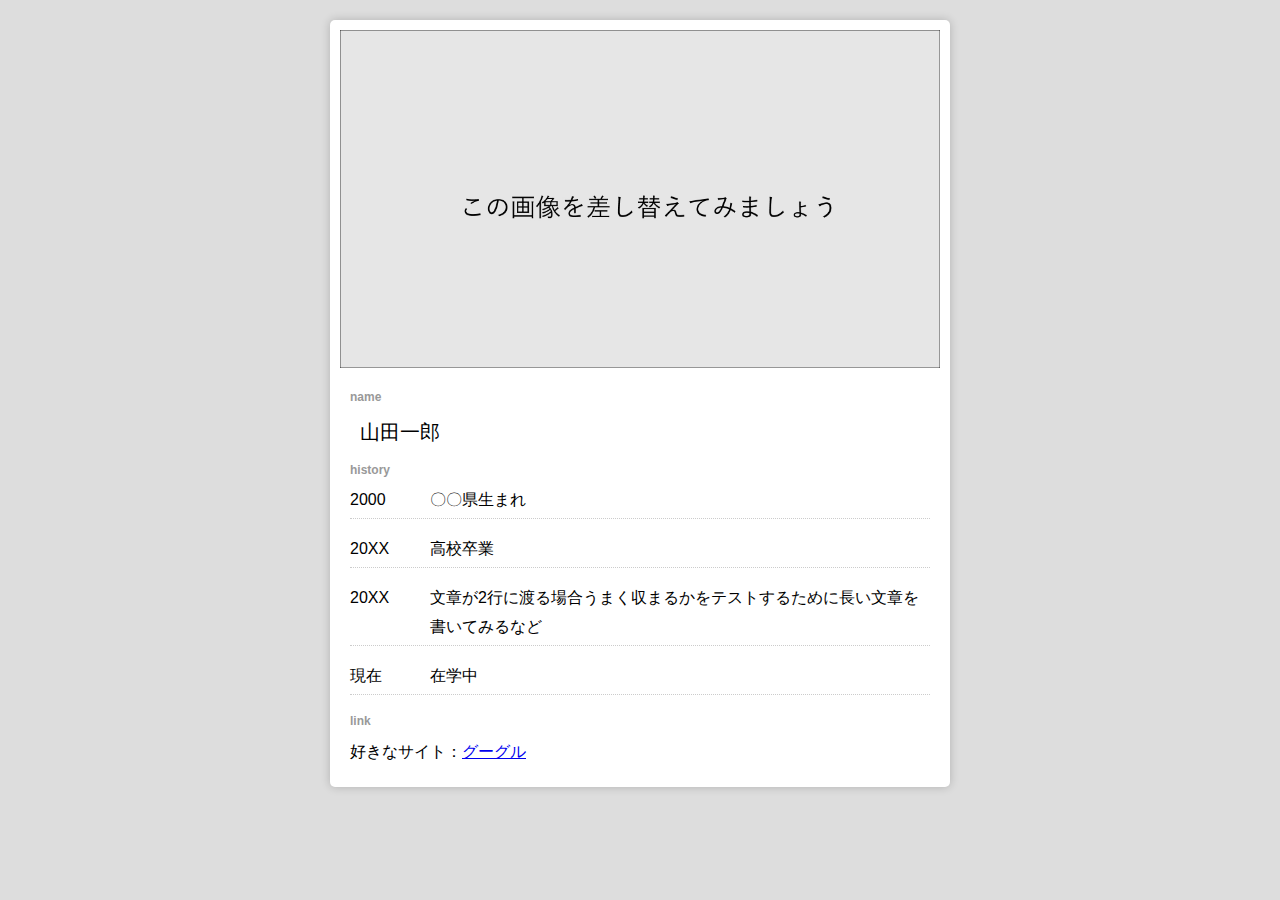
==== index.html @ 7d3fc8b4 "Initial commit" ====
<!DOCTYPE html>
<html lang="ja">
  <head>
    <meta charset="utf-8">
    <meta name="viewport" content="width=device-width, initial-scale=1.0">
    <meta http-equiv="X-UA-Compatible" content="ie=edge">
    <title>sample CV</title>
    <link rel="stylesheet" href="./style.css">
  </head>

  <body>
    <div class="wrapper">

      <!-- 画像 -->
      <div id="card">
        <img src="./images/card.jpg" alt="カード">
      </div>

      <!-- 個人情報なので注意 -->
      <div class="profile">
        <h2 class="title">name</h2>
        <h1 class="name">山田一郎</h1>

        <h2 class="title">history</h2>
        <ul class="history_list">
          <li><div class="year">2000</div><div class="txt">〇〇県生まれ</div></li>
          <li><div class="year">20XX</div><div class="txt">高校卒業</div></li>
          <li><div class="year">20XX</div><div class="txt">文章が2行に渡る場合うまく収まるかをテストするために長い文章を書いてみるなど</div></li>
          <li><div class="year">現在</div><div>在学中</div></li>
        </ul>

        <h2 class="title">link</h2>
        <div>
          好きなサイト：<a href="https://google.com" target="_blank">グーグル</a>
        </div>

      </div>



    </div>
  </body>

</html>
---- style.css ----
body{
  font-family: "Helvetica Neue",Arial,"Hiragino Kaku Gothic ProN","Hiragino Sans",Meiryo,sans-serif;
  margin: 0;
  padding: 20px;
  background-color: #ddd;
  line-height: 1.8;
}

*{
  margin: 0;
  padding: 0;
  list-style: none;
}


img{
  max-width: 100%;
  height: auto;
}

.wrapper{
  max-width: 600px;
  margin: 0 auto;
  background-color: #fff;
  padding: 10px;
  border-radius: 5px;
  box-shadow: 0 0 10px 0px rgba(0,0,0,0.2);
}

#namecard{
  text-align: center;
}


/* 名前 */
h1.name{
  font-weight: normal;
  font-size: 20px;
  padding-left: 10px;
  margin-bottom: 10px;
}

/* 経歴部分 */
h2.title{
  font-size: 12px;
  color: #999;
  margin-bottom: 5px;
}

.profile{
  padding: 10px;
}

ul.history_list li{
  list-style: none;
  display: flex;
  border-bottom: 1px dotted #ccc;/* 下線の点線 */
  margin-bottom: 1em;
  padding-bottom: 0.2em;
}

ul.history_list li div.txt{
  flex: 1;
}

div.year{
  width: 5em;
}
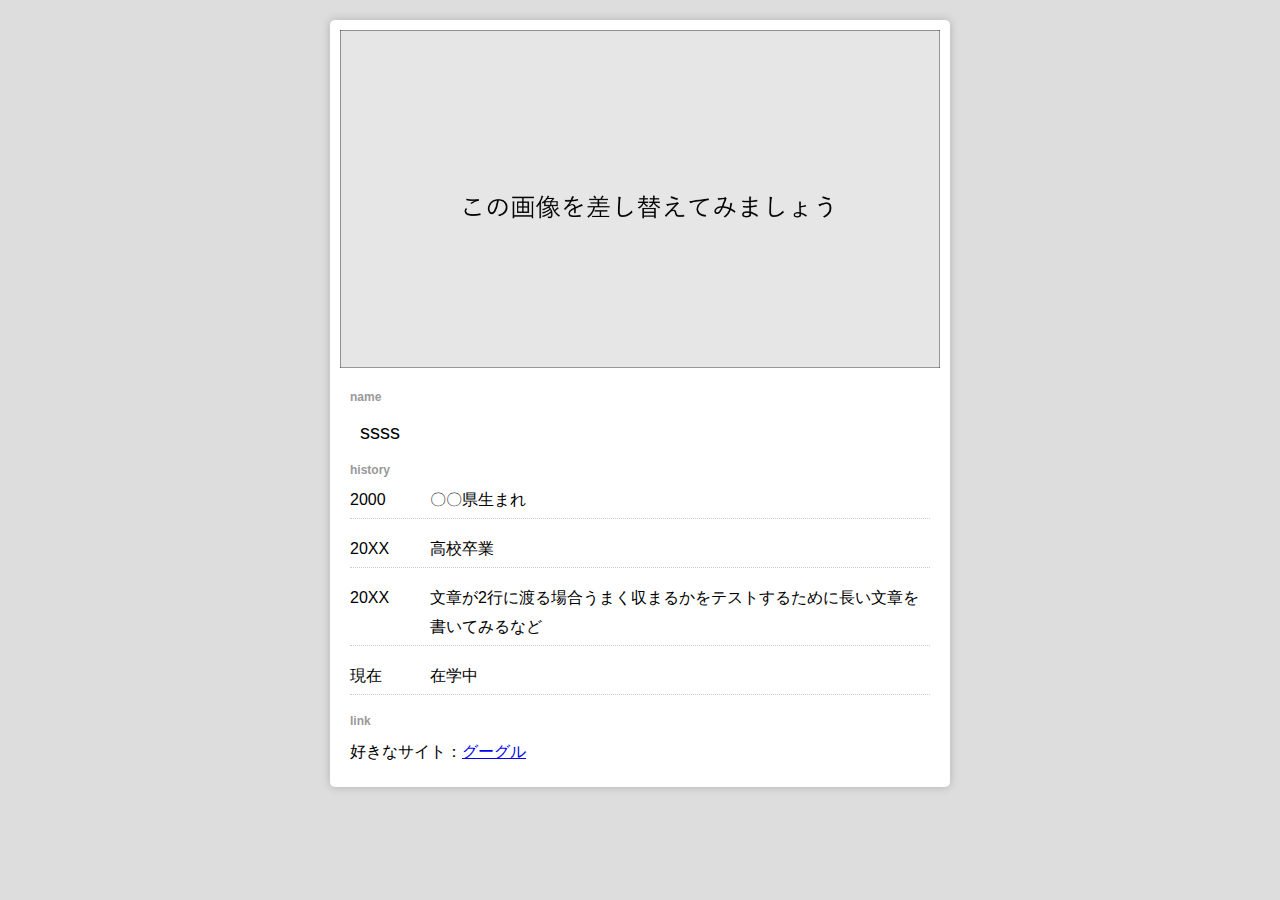
==== commit cc8a0259: "Update index.html" ====
--- a/index.html
+++ b/index.html
@@ -19,7 +19,7 @@
       <!-- 個人情報なので注意 -->
       <div class="profile">
         <h2 class="title">name</h2>
-        <h1 class="name">山田一郎</h1>
+        <h1 class="name">ssss</h1>
 
         <h2 class="title">history</h2>
         <ul class="history_list">
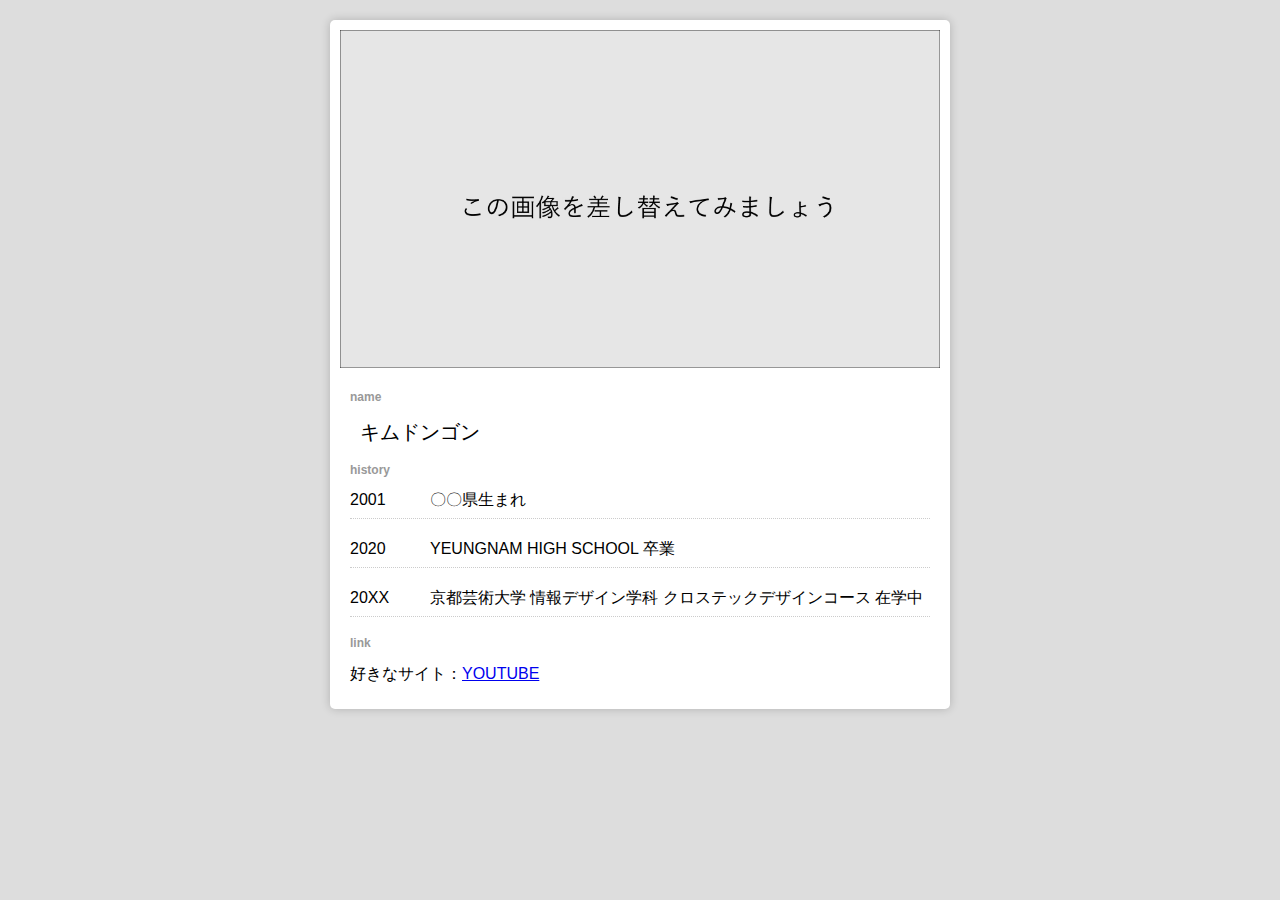
==== commit 9d1abb72: "Update index.html" ====
--- a/index.html
+++ b/index.html
@@ -19,19 +19,18 @@
       <!-- 個人情報なので注意 -->
       <div class="profile">
         <h2 class="title">name</h2>
-        <h1 class="name">ssss</h1>
+        <h1 class="name">キムドンゴン</h1>
 
         <h2 class="title">history</h2>
         <ul class="history_list">
-          <li><div class="year">2000</div><div class="txt">〇〇県生まれ</div></li>
-          <li><div class="year">20XX</div><div class="txt">高校卒業</div></li>
-          <li><div class="year">20XX</div><div class="txt">文章が2行に渡る場合うまく収まるかをテストするために長い文章を書いてみるなど</div></li>
-          <li><div class="year">現在</div><div>在学中</div></li>
+          <li><div class="year">2001</div><div class="txt">〇〇県生まれ</div></li>
+          <li><div class="year">2020</div><div class="txt">YEUNGNAM HIGH SCHOOL 卒業</div></li>
+          <li><div class="year">20XX</div><div class="txt">京都芸術大学 情報デザイン学科 クロステックデザインコース 在学中</div></li>
         </ul>
 
         <h2 class="title">link</h2>
         <div>
-          好きなサイト：<a href="https://google.com" target="_blank">グーグル</a>
+          好きなサイト：<a href="youtube.com" target="_blank">YOUTUBE</a>
         </div>
 
       </div>
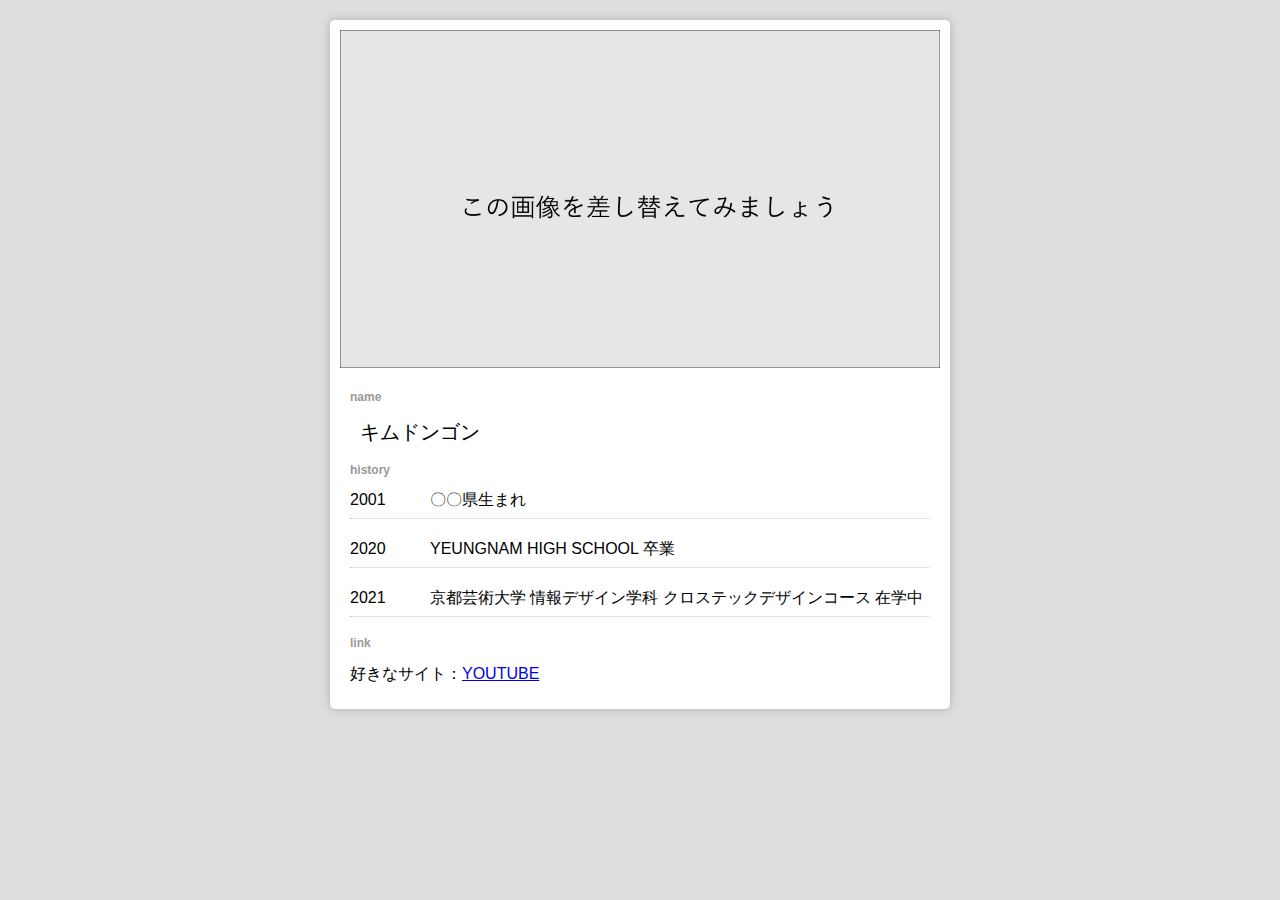
==== commit cad41e64: "Update index.html" ====
--- a/index.html
+++ b/index.html
@@ -25,12 +25,12 @@
         <ul class="history_list">
           <li><div class="year">2001</div><div class="txt">〇〇県生まれ</div></li>
           <li><div class="year">2020</div><div class="txt">YEUNGNAM HIGH SCHOOL 卒業</div></li>
-          <li><div class="year">20XX</div><div class="txt">京都芸術大学 情報デザイン学科 クロステックデザインコース 在学中</div></li>
+          <li><div class="year">2021</div><div class="txt">京都芸術大学 情報デザイン学科 クロステックデザインコース 在学中</div></li>
         </ul>
 
         <h2 class="title">link</h2>
         <div>
-          好きなサイト：<a href="youtube.com" target="_blank">YOUTUBE</a>
+          好きなサイト：<a href="www.youtube.com" target="_blank">YOUTUBE</a>
         </div>
 
       </div>
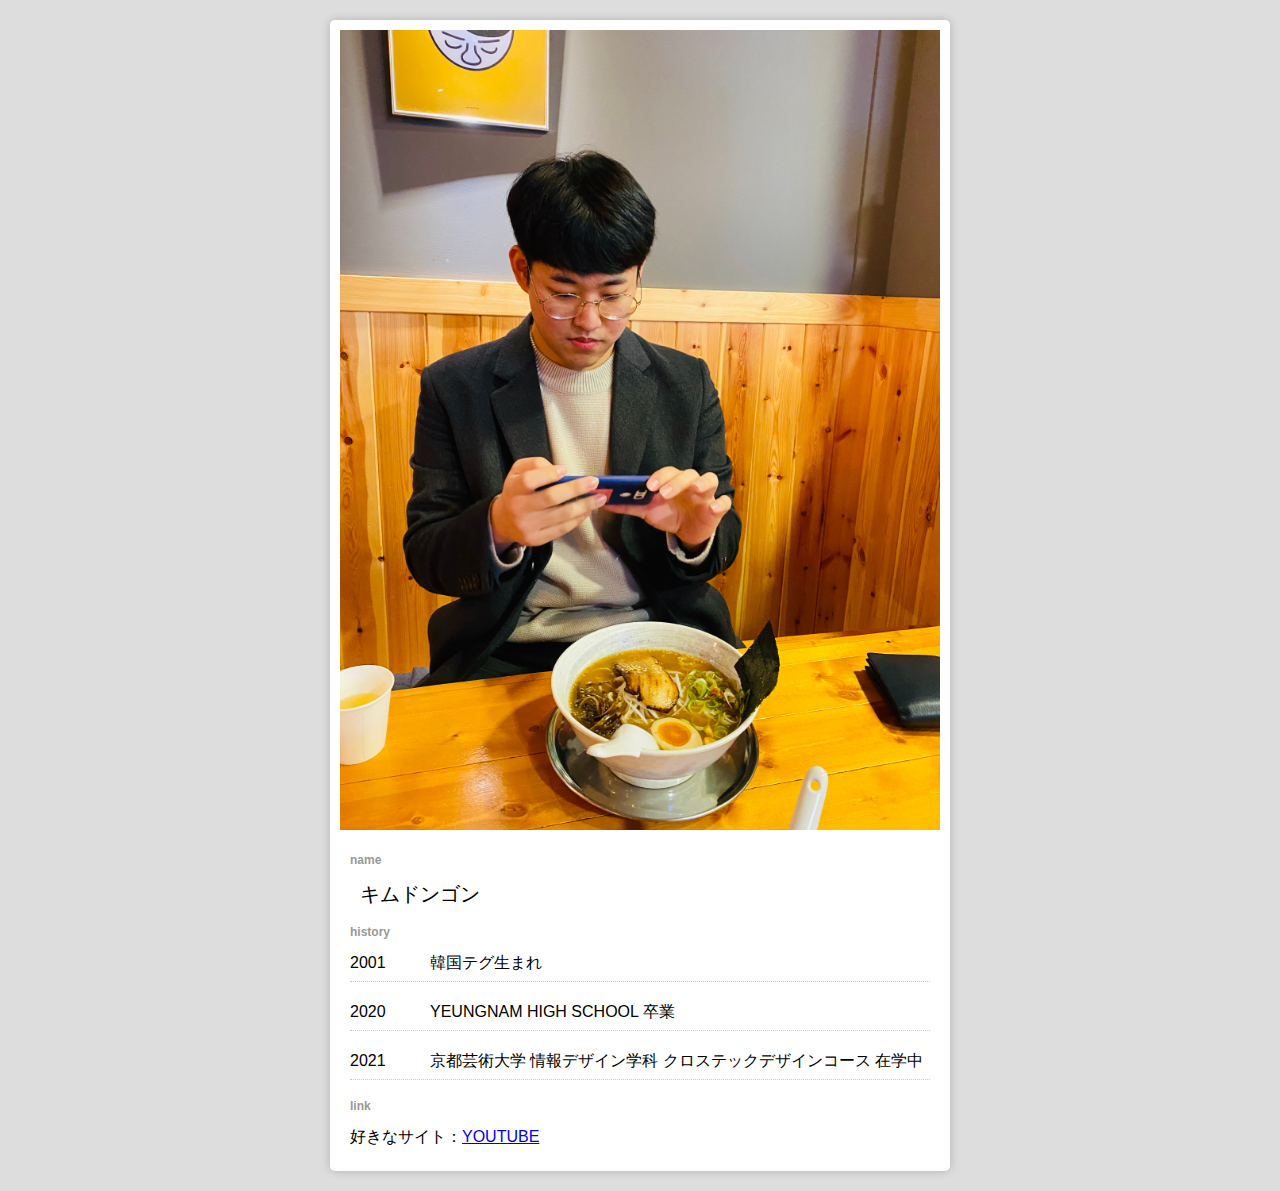
==== commit bbc8ba67: "Update index.html" ====
--- a/index.html
+++ b/index.html
@@ -23,14 +23,14 @@
 
         <h2 class="title">history</h2>
         <ul class="history_list">
-          <li><div class="year">2001</div><div class="txt">〇〇県生まれ</div></li>
+          <li><div class="year">2001</div><div class="txt">韓国テグ生まれ</div></li>
           <li><div class="year">2020</div><div class="txt">YEUNGNAM HIGH SCHOOL 卒業</div></li>
           <li><div class="year">2021</div><div class="txt">京都芸術大学 情報デザイン学科 クロステックデザインコース 在学中</div></li>
         </ul>
 
         <h2 class="title">link</h2>
         <div>
-          好きなサイト：<a href="www.youtube.com" target="_blank">YOUTUBE</a>
+          好きなサイト：<a href="http://youtube.com/" target="_blank">YOUTUBE</a>
         </div>
 
       </div>
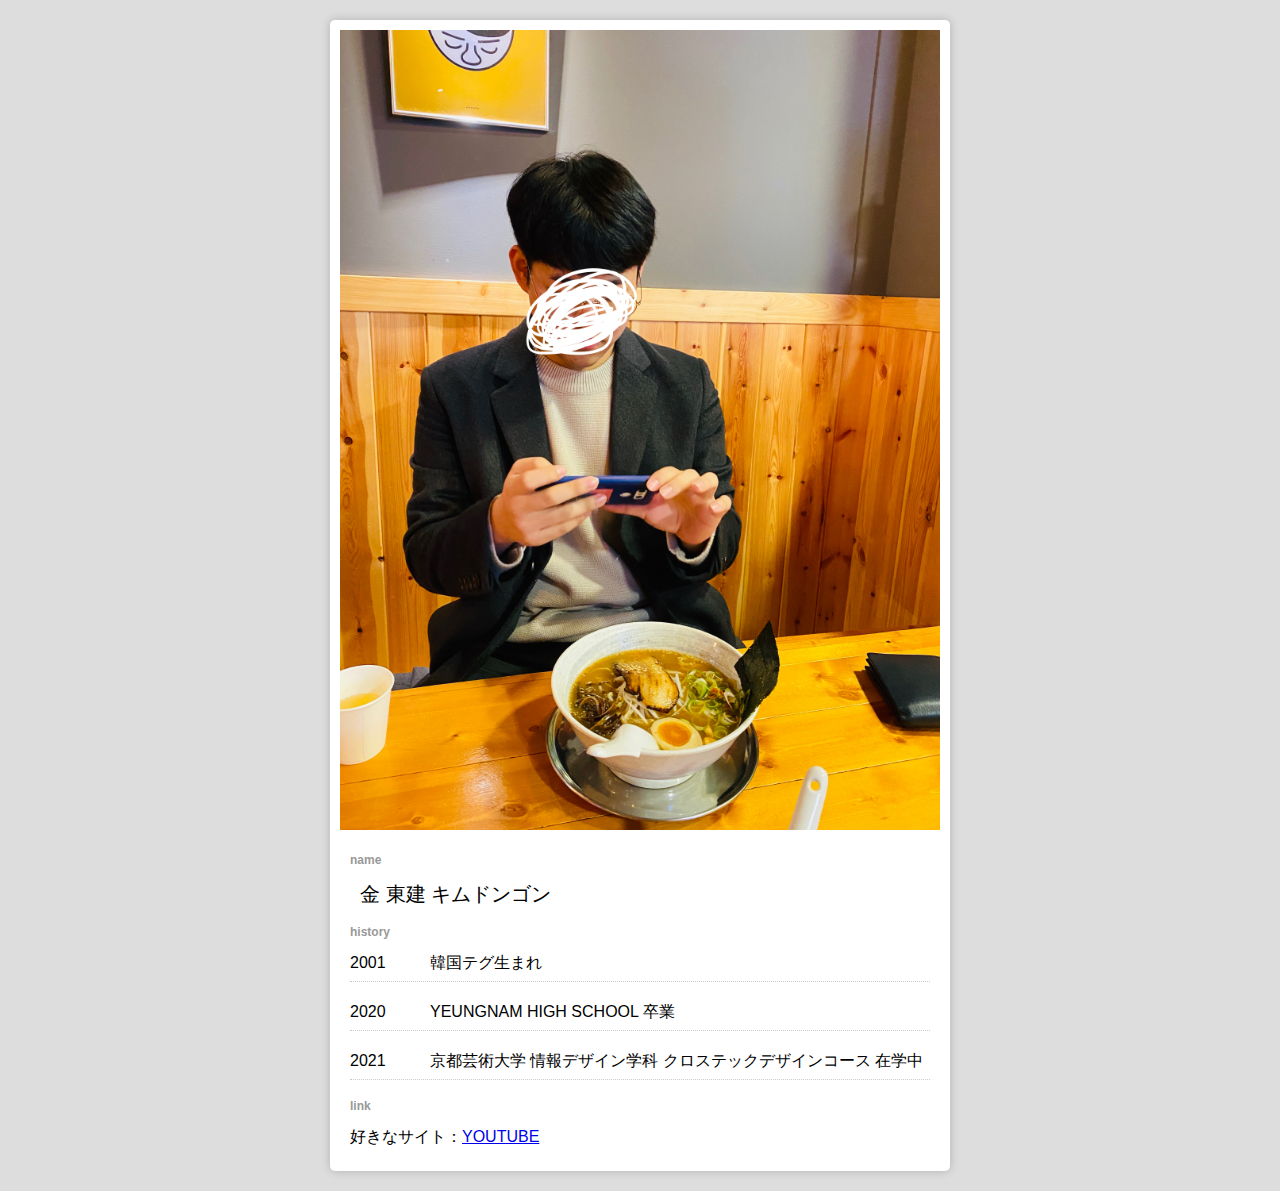
==== commit c4a497e4: "Update index.html" ====
--- a/index.html
+++ b/index.html
@@ -13,13 +13,13 @@
 
       <!-- 画像 -->
       <div id="card">
-        <img src="./images/card.jpg" alt="カード">
+        <img src="./images/card.jpg">
       </div>
 
       <!-- 個人情報なので注意 -->
       <div class="profile">
         <h2 class="title">name</h2>
-        <h1 class="name">キムドンゴン</h1>
+        <h1 class="name">金 東建 キムドンゴン</h1>
 
         <h2 class="title">history</h2>
         <ul class="history_list">
